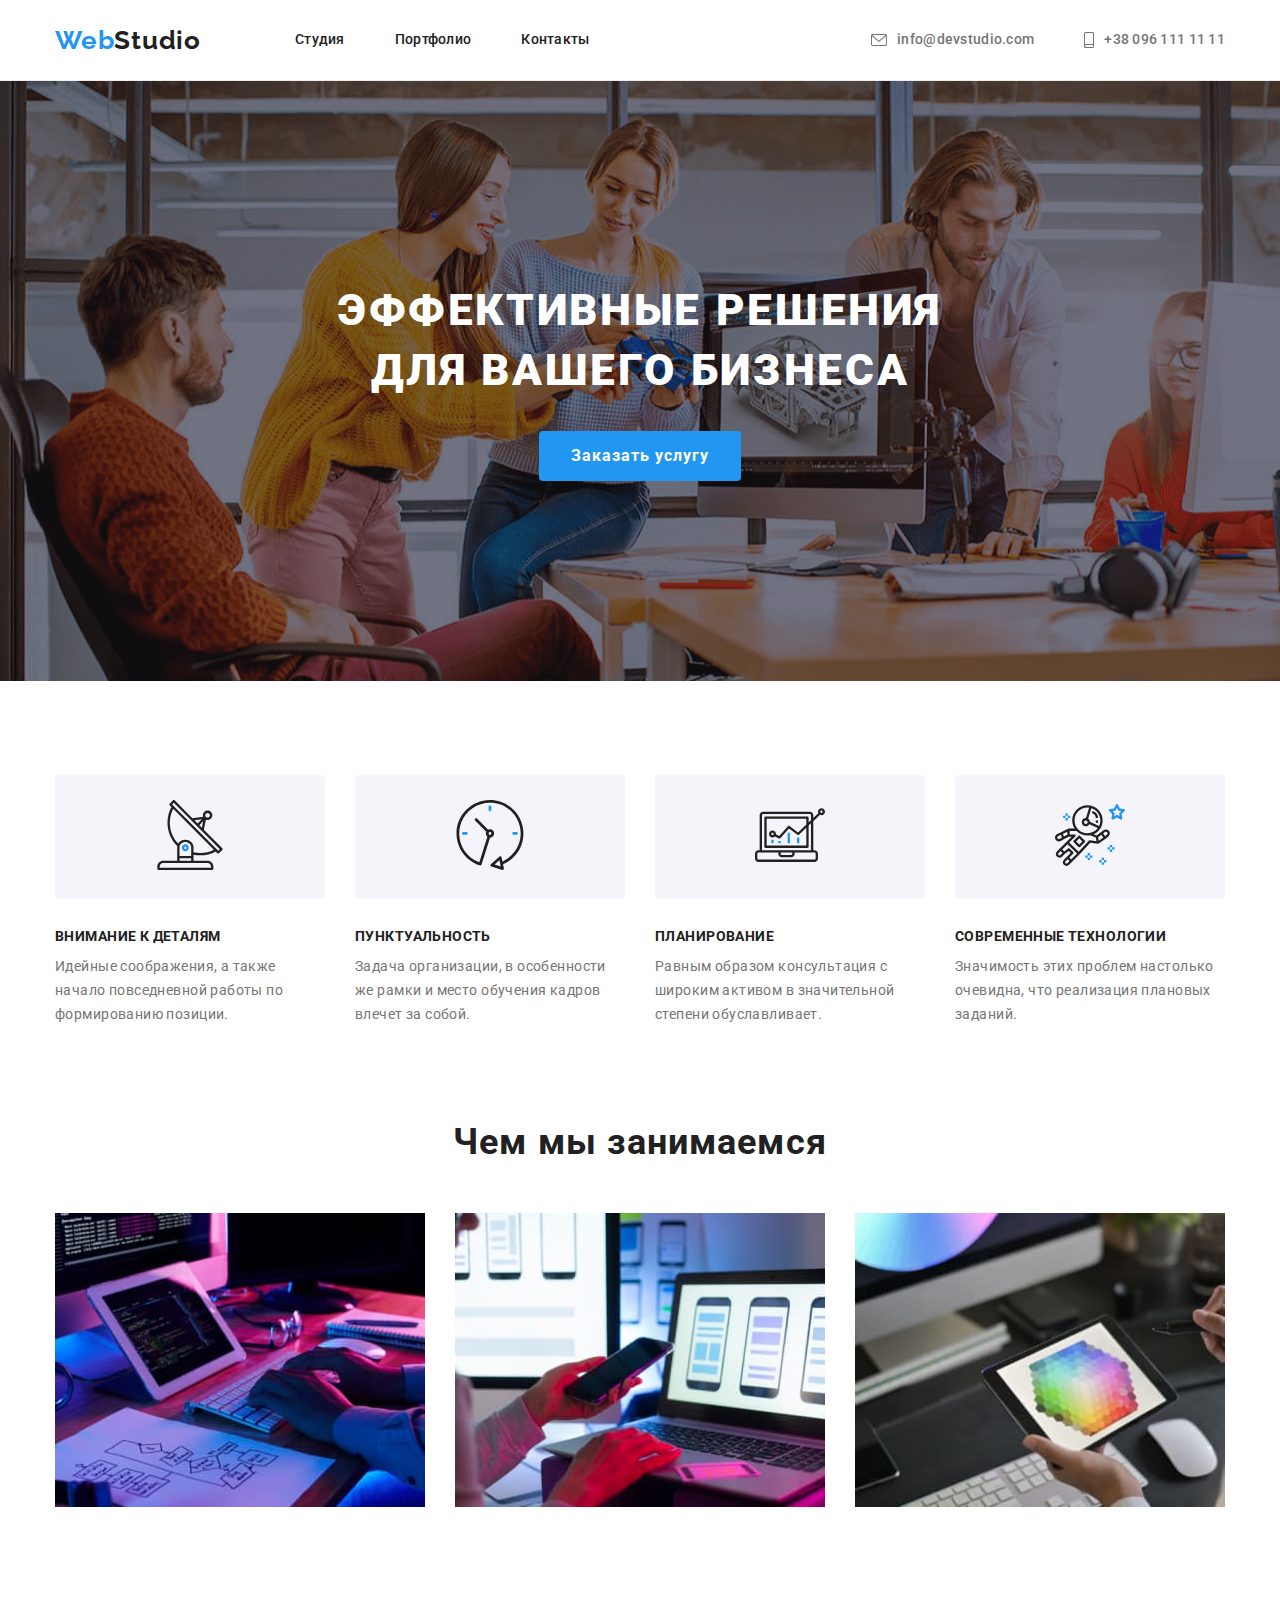
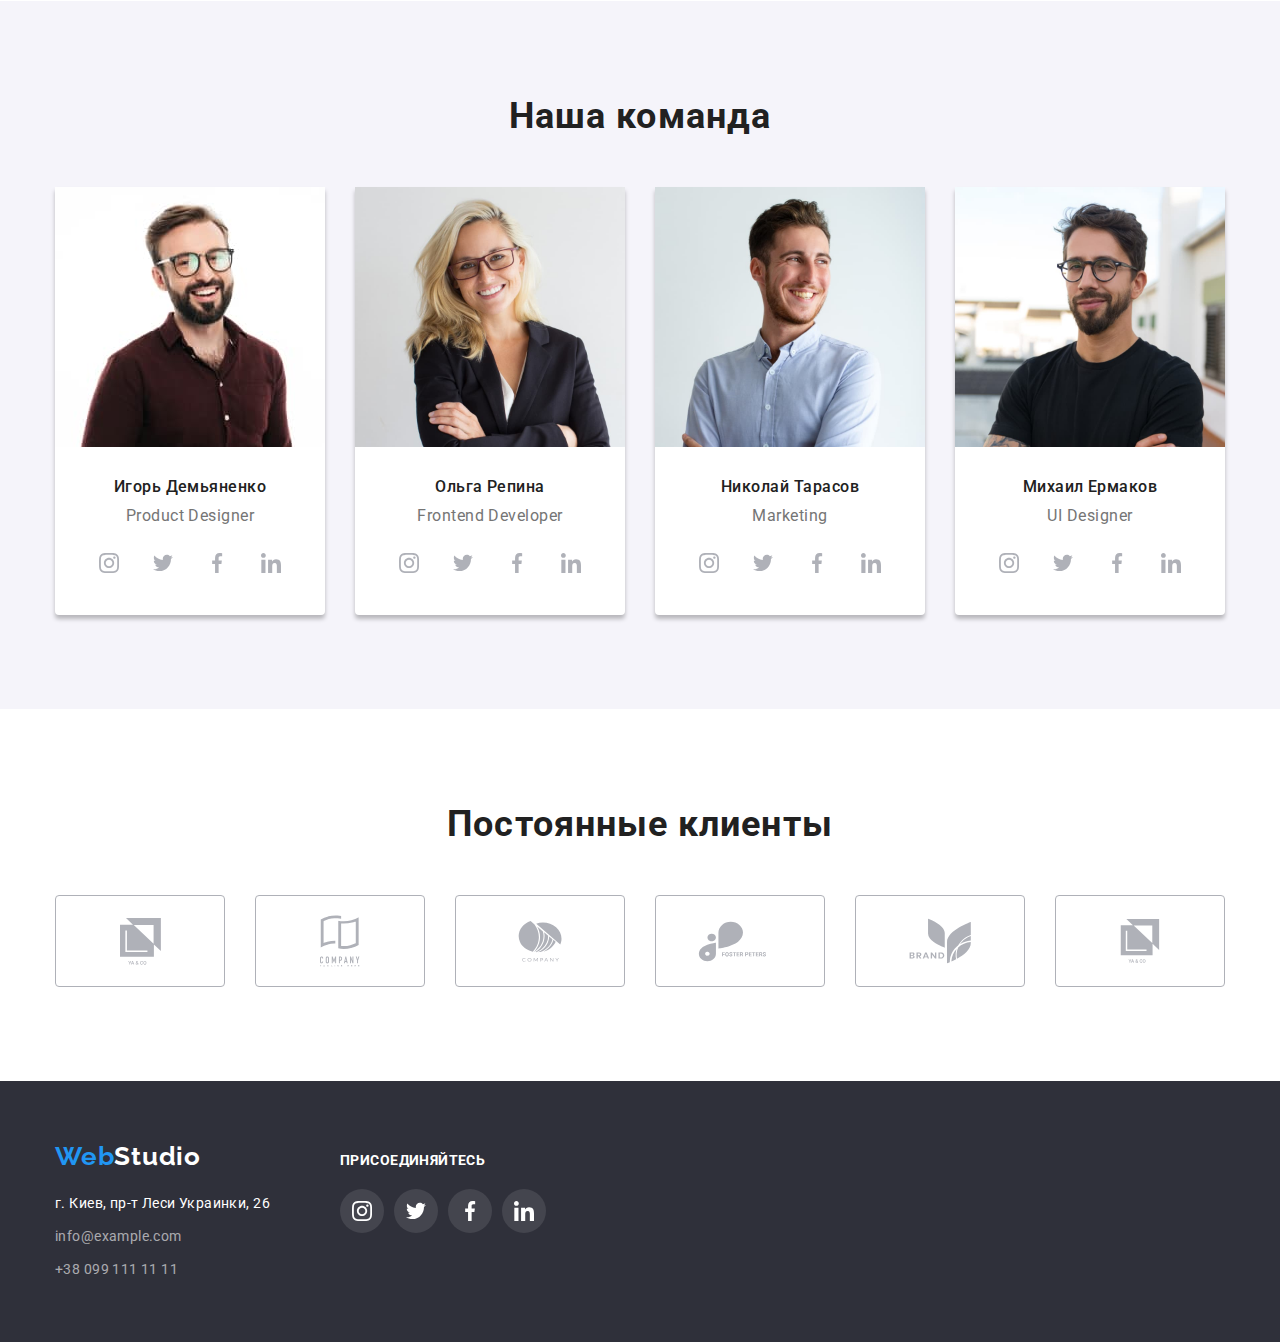
==== index.html @ 1981fbbf "Initial" ====
<!DOCTYPE html>
<html lang="ru">
  <head>
    <meta charset="UTF-8" />
    <meta http-equiv="X-UA-Compatible" content="IE=edge" />
    <meta name="viewport" content="width=device-width, initial-scale=1.0" />
    <link rel="preconnect" href="https://fonts.googleapis.com" />
    <link rel="preconnect" href="https://fonts.gstatic.com" crossorigin />
    <link
      href="https://fonts.googleapis.com/css2?family=Raleway:wght@700&family=Roboto:wght@400;500;700;900&display=swap"
      rel="stylesheet"
    />
    <title>Mainpage</title>
    <link
      rel="stylesheet"
      href="https://cdnjs.cloudflare.com/ajax/libs/modern-normalize/1.0.0/modern-normalize.min.css"
    />
    <link rel="stylesheet" href="./css/styles.css" />
  </head>
  <body>
    <header class="header-page">
      <div class="container">
        <nav class="header-nav">
          <a href="./index.html" class="logo link blacklink" lang="en"
            ><span class="logoletter">Web</span>Studio</a
          >
          <ul class="header-menu list">
            <li class="header-menu-item">
              <a class="link blacklink" href="./index.html">Студия</a>
            </li>
            <li class="header-menu-item">
              <a class="link blacklink" href="./portfolio.html">Портфолио</a>
            </li>
            <li class="header-menu-item">
              <a class="link blacklink" href="">Контакты</a>
            </li>
          </ul>
        </nav>
        <ul class="header-addr list">
          <li class="item">
            <a href="email:info@devstudio.com" class="link-envelope link"
              ><svg class="icon-envelope" width="16" height="12">
                <use href="./images/icons.svg#icon-envelope"></use>
              </svg>
              info@devstudio.com</a
            >
          </li>
          <li class="item">
            <a href="tel:+380961111111" class="link-smartphone link">
              <svg class="icon-smartphone" width="10" height="16">
                <use href="./images/icons.svg#icon-smartphone"></use>
              </svg>
              +38 096 111 11 11</a
            >
          </li>
        </ul>
      </div>
    </header>

    <main>
      <section class="hero">
        <div class="container">
          <h1 class="hero-header">Эффективные решения для вашего бизнеса</h1>
          <button class="hero-button btn" type="button">Заказать услугу</button>
        </div>
      </section>
      <section class="features">
        <h2 class="visually-hidden">Features</h2>
        <div class="container">
          <ul class="features-list list">
            <li class="features-items">
              <div class="features-icon-block">
                <svg class="icon">
                  <use href="./images/icons.svg#icon-antenna"></use>
                </svg>
              </div>
              <h3 class="features-list-header">Внимание к деталям</h3>
              <p class="features-list-text">
                Идейные соображения, а также начало повседневной работы по
                формированию позиции.
              </p>
            </li>
            <li class="features-items">
              <div class="features-icon-block">
                <svg class="icon">
                  <use href="./images/icons.svg#icon-clock"></use>
                </svg>
              </div>
              <h3 class="features-list-header">Пунктуальность</h3>
              <p class="features-list-text">
                Задача организации, в особенности же рамки и место обучения
                кадров влечет за собой.
              </p>
            </li>
            <li class="features-items">
              <div class="features-icon-block">
                <svg class="icon">
                  <use href="./images/icons.svg#icon-diagram"></use>
                </svg>
              </div>
              <h3 class="features-list-header">Планирование</h3>
              <p class="features-list-text">
                Равным образом консультация с широким активом в значительной
                степени обуславливает.
              </p>
            </li>
            <li class="features-items">
              <div class="features-icon-block">
                <svg class="icon">
                  <use href="./images/icons.svg#icon-astronaut"></use>
                </svg>
              </div>
              <h3 class="features-list-header">Современные технологии</h3>
              <p class="features-list-text">
                Значимость этих проблем настолько очевидна, что реализация
                плановых заданий.
              </p>
            </li>
          </ul>
        </div>
      </section>
      <section class="what-we-do">
        <div class="container">
          <h2 class="what-we-do-header">Чем мы занимаемся</h2>
          <ul class="what-we-do-list list">
            <li class="what-we-do-item">
              <img
                src="./images/box1.jpg"
                alt="работа на десктопе"
                width="370"
                height="294"
              />
            </li>
            <li class="what-we-do-item">
              <img
                src="./images/box2.jpg"
                alt="набота над мобильными приложениями"
                width="370"
                height="294"
              />
            </li>
            <li class="what-we-do-item">
              <img
                src="./images/box3.jpg"
                alt="работа над планшетами"
                width="370"
                height="294"
              />
            </li>
          </ul>
        </div>
      </section>
      <section class="team">
        <div class="container">
          <h2 class="team-header">Наша команда</h2>
          <ul class="team-list list">
            <li class="team-item">
              <img
                src="./images/img1.jpg"
                alt="Product designer"
                width="270"
                height="260"
              />
              <div class="team-data">
                <h3 class="team-name">Игорь Демьяненко</h3>
                <p class="team-prof" lang="en">Product Designer</p>

                <ul class="social-icons list">
                  <li class="social-icon-block">
                    <a
                      class="social-icon-link"
                      href=""
                      class="soc-link"
                      target="_blank"
                      noopener
                      noreferrer
                    >
                      <svg class="soc-icon">
                        <use href="./images/icons.svg#icon-instagram"></use>
                      </svg>
                    </a>
                  </li>
                  <li class="social-icon-block">
                    <a
                      class="social-icon-link"
                      href=""
                      class="soc-link"
                      target="_blank"
                      noopener
                      noreferrer
                    >
                      <svg class="soc-icon">
                        <use href="./images/icons.svg#icon-twitter"></use>
                      </svg>
                    </a>
                  </li>
                  <li class="social-icon-block">
                    <a
                      class="social-icon-link"
                      href=""
                      class="soc-link"
                      target="_blank"
                      noopener
                      noreferrer
                    >
                      <svg class="soc-icon">
                        <use href="./images/icons.svg#icon-facebook"></use>
                      </svg>
                    </a>
                  </li>
                  <li class="social-icon-block">
                    <a
                      class="social-icon-link"
                      href=""
                      class="soc-link"
                      target="_blank"
                      noopener
                      noreferrer
                    >
                      <svg class="soc-icon">
                        <use href="./images/icons.svg#icon-linkedin"></use>
                      </svg>
                    </a>
                  </li>
                </ul>
              </div>
            </li>
            <li class="team-item">
              <img
                class="what-we-do-image"
                src="./images/img2.jpg"
                alt="Frontend Developer"
                width="270"
                height="260"
              />
              <div class="team-data">
                <h3 class="team-name">Ольга Репина</h3>
                <p class="team-prof" lang="en">Frontend Developer</p>
                <ul class="social-icons list">
                  <li class="social-icon-block">
                    <a
                      class="social-icon-link"
                      href=""
                      class="soc-link"
                      target="_blank"
                      noopener
                      noreferrer
                    >
                      <svg class="soc-icon">
                        <use href="./images/icons.svg#icon-instagram"></use>
                      </svg>
                    </a>
                  </li>
                  <li class="social-icon-block">
                    <a
                      class="social-icon-link"
                      href=""
                      class="soc-link"
                      target="_blank"
                      noopener
                      noreferrer
                    >
                      <svg class="soc-icon">
                        <use href="./images/icons.svg#icon-twitter"></use>
                      </svg>
                    </a>
                  </li>
                  <li class="social-icon-block">
                    <a
                      class="social-icon-link"
                      href=""
                      class="soc-link"
                      target="_blank"
                      noopener
                      noreferrer
                    >
                      <svg class="soc-icon">
                        <use href="./images/icons.svg#icon-facebook"></use>
                      </svg>
                    </a>
                  </li>
                  <li class="social-icon-block">
                    <a
                      class="social-icon-link"
                      href=""
                      class="soc-link"
                      target="_blank"
                      noopener
                      noreferrer
                    >
                      <svg class="soc-icon">
                        <use href="./images/icons.svg#icon-linkedin"></use>
                      </svg>
                    </a>
                  </li>
                </ul>
              </div>
            </li>
            <li class="team-item">
              <img
                src="./images/img3.jpg"
                alt="Marketing"
                width="270"
                height="260"
              />
              <div class="team-data">
                <h3 class="team-name">Николай Тарасов</h3>
                <p class="team-prof" lang="en">Marketing</p>
                <ul class="social-icons list">
                  <li class="social-icon-block">
                    <a
                      class="social-icon-link"
                      href=""
                      target="_blank"
                      noopener
                      noreferrer
                    >
                      <svg class="soc-icon">
                        <use href="./images/icons.svg#icon-instagram"></use>
                      </svg>
                    </a>
                  </li>
                  <li class="social-icon-block">
                    <a
                      class="social-icon-link"
                      href=""
                      target="_blank"
                      noopener
                      noreferrer
                    >
                      <svg class="soc-icon">
                        <use href="./images/icons.svg#icon-twitter"></use>
                      </svg>
                    </a>
                  </li>
                  <li class="social-icon-block">
                    <a
                      class="social-icon-link"
                      href=""
                      target="_blank"
                      noopener
                      noreferrer
                    >
                      <svg class="soc-icon">
                        <use href="./images/icons.svg#icon-facebook"></use>
                      </svg>
                    </a>
                  </li>
                  <li class="social-icon-block">
                    <a
                      class="social-icon-link"
                      href=""
                      target="_blank"
                      noopener
                      noreferrer
                    >
                      <svg class="soc-icon">
                        <use href="./images/icons.svg#icon-linkedin"></use>
                      </svg>
                    </a>
                  </li>
                </ul>
              </div>
            </li>
            <li class="team-item">
              <img
                src="./images/img4.jpg"
                alt="UI Designer"
                width="270"
                height="260"
              />
              <div class="team-data">
                <h3 class="team-name">Михаил Ермаков</h3>
                <p class="team-prof" lang="en">UI Designer</p>
                <ul class="social-icons list">
                  <li class="social-icon-block">
                    <a
                      class="social-icon-link"
                      href=""
                      target="_blank"
                      noopener
                      noreferrer
                    >
                      <svg class="soc-icon">
                        <use href="./images/icons.svg#icon-instagram"></use>
                      </svg>
                    </a>
                  </li>
                  <li class="social-icon-block">
                    <a
                      class="social-icon-link"
                      href=""
                      target="_blank"
                      noopener
                      noreferrer
                    >
                      <svg class="soc-icon">
                        <use href="./images/icons.svg#icon-twitter"></use>
                      </svg>
                    </a>
                  </li>
                  <li class="social-icon-block">
                    <a
                      class="social-icon-link"
                      href=""
                      target="_blank"
                      noopener
                      noreferrer
                    >
                      <svg class="soc-icon">
                        <use href="./images/icons.svg#icon-facebook"></use>
                      </svg>
                    </a>
                  </li>
                  <li class="social-icon-block">
                    <a
                      class="social-icon-link"
                      href=""
                      class="soc-link"
                      target="_blank"
                      noopener
                      noreferrer
                    >
                      <svg class="soc-icon">
                        <use href="./images/icons.svg#icon-linkedin"></use>
                      </svg>
                    </a>
                  </li>
                </ul>
              </div>
            </li>
          </ul>
        </div>
      </section>

      <section class="clients">
        <div class="container">
          <h2 class="clients-header">Постоянные клиенты</h2>
          <ul class="clients-list list">
            <li class="client-item">
              <a
                href=""
                class="client-link"
                target="_blank"
                noopener
                noreferrer
              >
                <svg class="client-icon" width="41" height="47">
                  <use href="./images/icons.svg#icon-group-1"></use>
                </svg>
              </a>
            </li>
            <li class="client-item">
              <a
                href=""
                class="client-link"
                target="_blank"
                noopener
                noreferrer
              >
                <svg class="client-icon" width="40" height="52">
                  <use href="./images/icons.svg#icon-group-2"></use>
                </svg>
              </a>
            </li>
            <li class="client-item">
              <a
                href=""
                class="client-link"
                target="_blank"
                noopener
                noreferrer
              >
                <svg class="client-icon" width="44" height="42">
                  <use href="./images/icons.svg#icon-group-3"></use>
                </svg>
              </a>
            </li>
            <li class="client-item">
              <a
                href=""
                class="client-link"
                target="_blank"
                noopener
                noreferrer
              >
                <svg class="client-icon" width="85" height="41">
                  <use href="./images/icons.svg#icon-group-4"></use>
                </svg>
              </a>
            </li>
            <li class="client-item">
              <a
                href=""
                class="client-link"
                target="_blank"
                noopener
                noreferrer
              >
                <svg class="client-icon" width="63" height="46">
                  <use href="./images/icons.svg#icon-group-5"></use>
                </svg>
              </a>
            </li>
            <li class="client-item">
              <a
                href=""
                class="client-link"
                target="_blank"
                noopener
                noreferrer
              >
                <svg class="client-icon" width="94" height="44">
                  <use href="./images/icons.svg#icon-group-1"></use>
                </svg>
              </a>
            </li>
          </ul>
        </div>
      </section>
    </main>

    <footer class="footer">
      <div class="container">
        <div class="address-block">
          <a href="" lang="en" class="logo link footerlogo"
            ><span class="logoletter">Web</span>Studio
          </a>
          <address class="address">
            <ul class="footer-list list">
              <li class="footer-item">
                <a
                  href="https://www.google.com/maps/d/viewer?msa=0&mid=10uSM3H-mIU3GznYo2szRIEphczw&ll=50.427407309700655%2C30.538310300981728&z=18"
                  class="link footer-addressletter"
                  target="_blank"
                  noopener
                  noreferrer
                  >г. Киев, пр-т Леси Украинки, 26</a
                >
              </li>
              <li class="footer-item">
                <a href="mailto:info@example.com" class="link footer-tel"
                  >info@example.com</a
                >
              </li>
              <li class="footer-item">
                <a href="tel:+380991111111" class="link footer-tel"
                  >+38 099 111 11 11</a
                >
              </li>
            </ul>
          </address>
        </div>
        <div class="social-block">
          <p>присоединяйтесь</p>
          <ul class="f-social-icons list">
            <li class="f-social-icon-block">
              <a href="" class="soc-link" target="_blank" noopener noreferrer>
                <svg class="f-soc-icon">
                  <use href="./images/icons.svg#icon-instagram"></use>
                </svg>
              </a>
            </li>
            <li class="f-social-icon-block">
              <a href="" class="soc-link" target="_blank" noopener noreferrer>
                <svg class="f-soc-icon">
                  <use href="./images/icons.svg#icon-twitter"></use>
                </svg>
              </a>
            </li>
            <li class="f-social-icon-block">
              <a href="" class="soc-link" target="_blank" noopener noreferrer>
                <svg class="f-soc-icon">
                  <use href="./images/icons.svg#icon-facebook"></use>
                </svg>
              </a>
            </li>
            <li class="f-social-icon-block">
              <a href="" class="soc-link" target="_blank" noopener noreferrer>
                <svg class="f-soc-icon">
                  <use href="./images/icons.svg#icon-linkedin"></use>
                </svg>
              </a>
            </li>
          </ul>
        </div>
      </div>
    </footer>
  </body>
</html>
---- css/styles.css ----
:root {
  --maintext-color: #212121;
  --activebutton-textcolor: #ffffff;
  --active-color: #2196f3;
}

body {
  font-family: "Roboto", sans-serif;
  color: #757575;
}
p,
h1,
h2,
h3,
h4,
h5,
h6 {
  margin: 0;
}
.visually-hidden {
  position: absolute;
  width: 1px;
  height: 1px;
  margin: -1px;
  padding: 0;
  overflow: hidden;
  border: 0;
  clip: rect(0 0 0 0);
}
.list {
  list-style: none;
  margin: 0;
  padding: 0;
}

.link {
  color: #757575;
  text-decoration: none;
}

.link:hover,
.link:focus {
  color: var(--active-color);
}

/* ------------INDEX--------------- */
.container {
  width: 1200px;
  padding: 0 15px;
  margin: 0 auto;
}
.header-page {
  border-bottom: 1px solid #ececec;

  font-weight: 500;
  font-size: 14px;
  line-height: 1.14;
  letter-spacing: 0.02em;
}
.header-page .container {
  display: flex;
  flex-basis: auto;
  align-items: center;
}

.logo {
  font-family: "Raleway", sans-serif;
  font-weight: bold;
  font-size: 26px;
  line-height: 1.19;
  letter-spacing: 0.03em;

  color: black;
}
.logoletter {
  color: var(--active-color);
}

.header-nav {
  display: flex;
  align-items: center;
}
.header-menu {
  display: flex;
  margin-left: 94px;
}
.header-menu-item:not(:last-child) {
  margin-right: 50px;
}

.header-menu-item .link {
  padding-top: 32px;
  padding-bottom: 32px;
}
.header-addr {
  display: flex;
  margin-left: auto;
}
.header-addr .link {
  display: flex;
  padding-top: 32px;
  padding-bottom: 32px;
  align-items: center;
}
.item + .item {
  margin-left: 50px;
}

.blacklink {
  color: var(--maintext-color);
}
.icon-envelope,
.icon-smartphone {
  fill: #757575;
  margin-right: 10px;
}

.link-envelope:hover .icon-envelope,
.link-envelope:focus .icon-envelope {
  fill: var(--active-color);
}
.link-smartphone:hover .icon-smartphone,
.link-smartphone:focus .icon-smartphone {
  fill: var(--active-color);
}

.hero {
  max-width: 1600px;
  padding-top: 200px;
  padding-bottom: 200px;
  margin: auto;
  background-color: #c4c4c4;
  background-image: linear-gradient(to right, #2f303a40, #2f303a40),
    url(../images/backgroung-Img.png);
}

.hero-header {
  width: 696px;
  margin: 0 auto;
  text-align: center;

  font-weight: 900;
  font-size: 44px;
  line-height: 1.36;
  letter-spacing: 0.06em;
  text-transform: uppercase;

  color: #ffffff;
}
.hero-button {
  display: block;
  margin: 30px auto 0;
  padding: 10px 32px;

  border-radius: 4px;
  border-style: none;

  font-weight: bold;
  font-size: 16px;
  line-height: 1.87;
  letter-spacing: 0.06em;

  color: #ffffff;
  background: var(--active-color);
}
.btn {
  cursor: pointer;
}
.features {
  padding-top: 94px;
  padding-bottom: 94px;
}
.features-list {
  display: flex;
}
.features-items {
  width: 270px;
}
.features-items:not(:last-child) {
  margin-right: 30px;
}

.features-list-header {
  margin-bottom: 10px;
  font-weight: bold;
  font-size: 14px;
  line-height: 1.14;
  letter-spacing: 0.03em;
  text-transform: uppercase;

  color: var(--maintext-color);
}
.features-list-text {
  padding-right: 10px;

  font-size: 14px;
  line-height: 1.71;
  letter-spacing: 0.03em;
}
.features-icon-block {
  padding: 25px 100px;
  margin-bottom: 30px;
  background-color: #f5f4fa;
  border-radius: 4px;
}
.features-items .icon {
  height: 70px;
  width: 70px;
}

.what-we-do-header {
  text-align: center;
  margin-bottom: 50px;

  font-weight: bold;
  font-size: 36px;
  line-height: 1.17;
  letter-spacing: 0.03em;

  color: var(--maintext-color);
}
.what-we-do {
  padding-bottom: 94px;
}
img {
  display: block;
}

.what-we-do-list {
  display: flex;
}

.what-we-do-item:not(:last-child) {
  margin-right: 30px;
}
.team {
  padding-top: 94px;
  padding-bottom: 94px;
  background-color: #f5f4fa;
}

.team-header {
  text-align: center;
  margin-bottom: 50px;

  font-weight: bold;
  font-size: 36px;
  line-height: 1.17;
  letter-spacing: 0.03em;

  color: var(--maintext-color);
}
.team-list {
  display: flex;
}
.team-item:not(:last-child) {
  margin-right: 30px;
}
.team-item {
  background-color: #ffffff;
  border-color: #afb1b8;
  box-shadow: 0 4px 4px rgba(0, 0, 0, 0.25);
  border-radius: 0 0 4px 4px;
}
.team-data {
  padding: 30px 32px;
  text-align: center;
}
.team-name {
  margin-bottom: 10px;

  font-weight: 500;
  font-size: 16px;
  line-height: 1.19;
  letter-spacing: 0.03em;

  color: var(--maintext-color);
}
.team-prof {
  margin-bottom: 16px;
  font-size: 16px;
  line-height: 1.19;
  letter-spacing: 0.03em;
}
.social-icons {
  display: flex;
  justify-content: center;
}
.social-icon-block {
  height: 44px;
  width: 44px;
}
.social-icon-block:not(:last-child) {
  margin-right: 10px;
}
.social-icon-link {
  width: 100%;
  height: 100%;
  display: flex;
  justify-content: center;
  align-items: center;
}
.soc-icon {
  height: 20px;
  width: 20px;
  fill: #afb1b8;
}
.social-icon-link:hover,
.social-icon-link:focus {
  background-color: var(--active-color);
  border-radius: 50%;
}
.social-icon-link:hover .soc-icon,
.social-icon-link:focus .soc-icon {
  fill: var(--activebutton-textcolor);
}
.clients {
  padding: 94px 0;
}

.clients-header {
  text-align: center;
  margin-bottom: 50px;

  font-weight: bold;
  font-size: 36px;
  line-height: 1.17;
  letter-spacing: 0.03em;

  color: var(--maintext-color);
}
.clients-list {
  display: flex;
  margin: 0;
}
.client-item {
  width: 170px;
  height: 92px;
  justify-content: center;
}
.client-item:not(:last-child) {
  margin-right: 30px;
}
.client-link {
  width: 100%;
  height: 100%;
  display: flex;
  align-items: center;
  justify-content: center;
  border: 1px solid #afb1b8;
  border-radius: 4px;
}
.client-icon {
  fill: #afb1b8;
}
.client-link:hover,
.client-link:focus {
  border-color: var(--active-color);
}
.client-link:hover .client-icon,
.client-link:focus .client-icon {
  fill: var(--active-color);
}

/* ---------------- FOOTER ------------ */
.footer {
  margin: 0 auto;
  background-color: rgba(47, 48, 58, 1);
  padding-top: 60px;
  padding-bottom: 60px;
}
.footer .container {
  display: flex;
}
.footerlogo {
  color: #ffffff;
}
.footer-addressletter {
  font-size: 14px;
  line-height: 1.71;
  letter-spacing: 0.03em;
  font-style: normal;
  color: #ffffff;
}
.footer-tel {
  font-size: 14px;
  line-height: 1.71;
  letter-spacing: 0.03em;
  font-style: normal;
  color: rgba(255, 255, 255, 0.6);
}

.footer-list {
  margin-top: 20px;
}
.footer-item:not(:last-child) {
  margin-bottom: 9px;
}
.address-block {
  margin-right: 70px;
}
.social-block {
  margin-top: 12px;
  margin-bottom: 40px;
}
.social-block p {
  margin-bottom: 20px;

  color: #ffffff;

  font-weight: bold;
  font-size: 14px;
  line-height: 1.14;
  letter-spacing: 0.03em;
  text-transform: uppercase;
}
.f-social-icons {
  display: flex;
  margin-top: 20px;
}
.f-social-icon-block {
  height: 44px;
  width: 44px;
}
.f-social-icon-block:not(:last-child) {
  margin-right: 10px;
}
.f-soc-icon {
  width: 20px;
  height: 20px;
  fill: var(--activebutton-textcolor);
}
.soc-link:hover,
.soc-link:focus {
  background-color: var(--active-color);
  border-radius: 50%;
}

.soc-link {
  width: 100%;
  height: 100%;
  display: flex;
  justify-content: center;
  align-items: center;
  background-color: rgba(255, 255, 255, 0.1);
  border-radius: 50%;
}

/* ------------portfolio-------------*/

.filter-button:hover,
.filter-button:focus {
  color: var(--activebutton-textcolor);
  background-color: #2196f3;
  box-shadow: 0px 4px 4px rgba(0, 0, 0, 0.25);
}
.filter {
  padding-top: 94px;
  padding-bottom: 94px;
}
.filter-button {
  background-color: #f5f4fa;
  border-style: none;
  border-radius: 4px;
  padding: 6px 22px;

  font-family: Roboto;
  font-weight: 500;
  font-size: 16px;
  line-height: 1.62;
  text-align: center;
  letter-spacing: 0.03em;

  color: var(--maintext-color);
}

.filter-list {
  display: flex;
  justify-content: center;
  margin-bottom: 50px;
}
.filter-item:not(:last-child) {
  margin-right: 8px;
}

.gallery-list {
  display: flex;
  flex-wrap: wrap;
}
.gallery-item:not(:nth-child(3n)) {
  margin-right: 30px;
}
.gallery-item:not(:nth-last-child(-n + 3)) {
  margin-bottom: 30px;
}
.gallery-item:hover,
.gallery-item:focus {
  box-shadow: 0px 4px 4px rgba(0, 0, 0, 0.25);
}
.gallery-data {
  padding: 20px 24px;
  border: 1px solid #eeeeee;
}
.gallery-header {
  margin-bottom: 4px;

  font-weight: bold;
  font-size: 18px;
  line-height: 2;
  letter-spacing: 0.06em;

  color: var(--maintext-color);
}
.gallery-type {
  font-size: 16px;
  line-height: 1.88;
  letter-spacing: 0.03em;

  color: #757575;
}
.g-link {
  text-decoration: none;
}
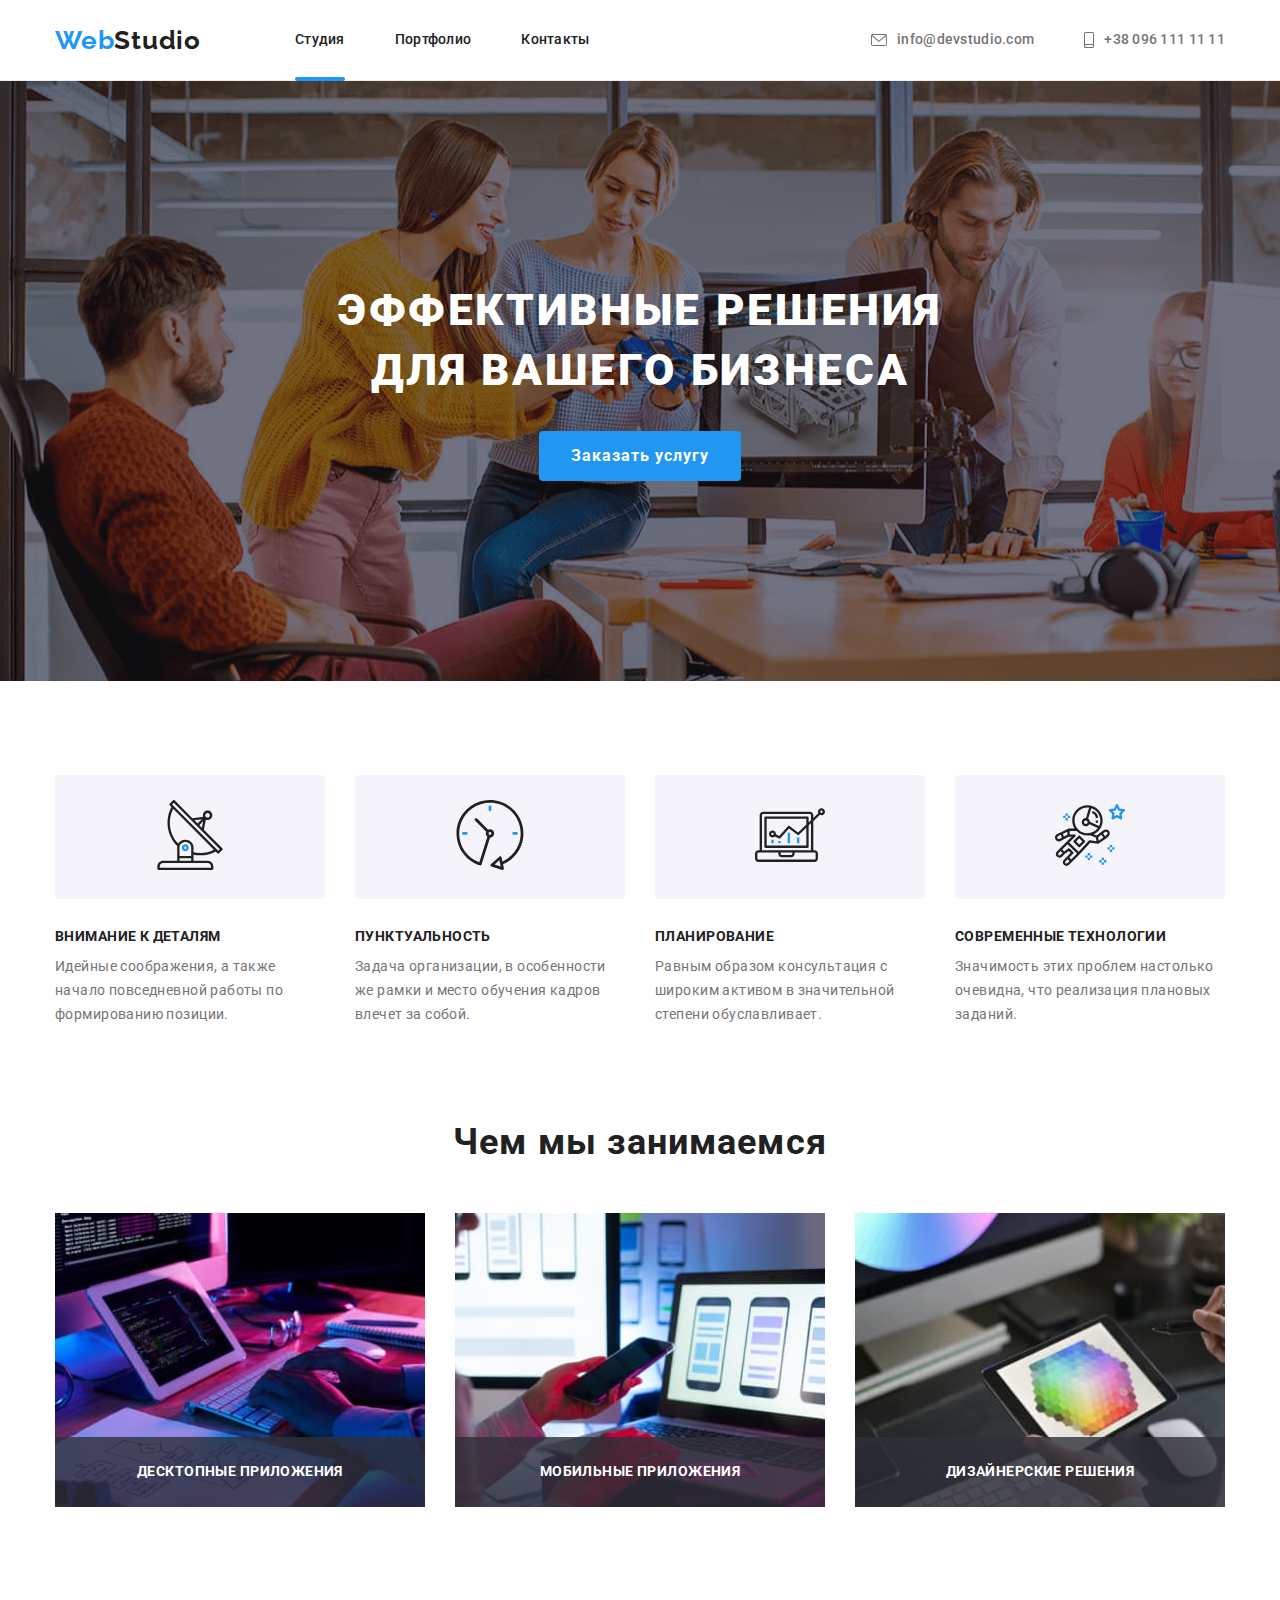
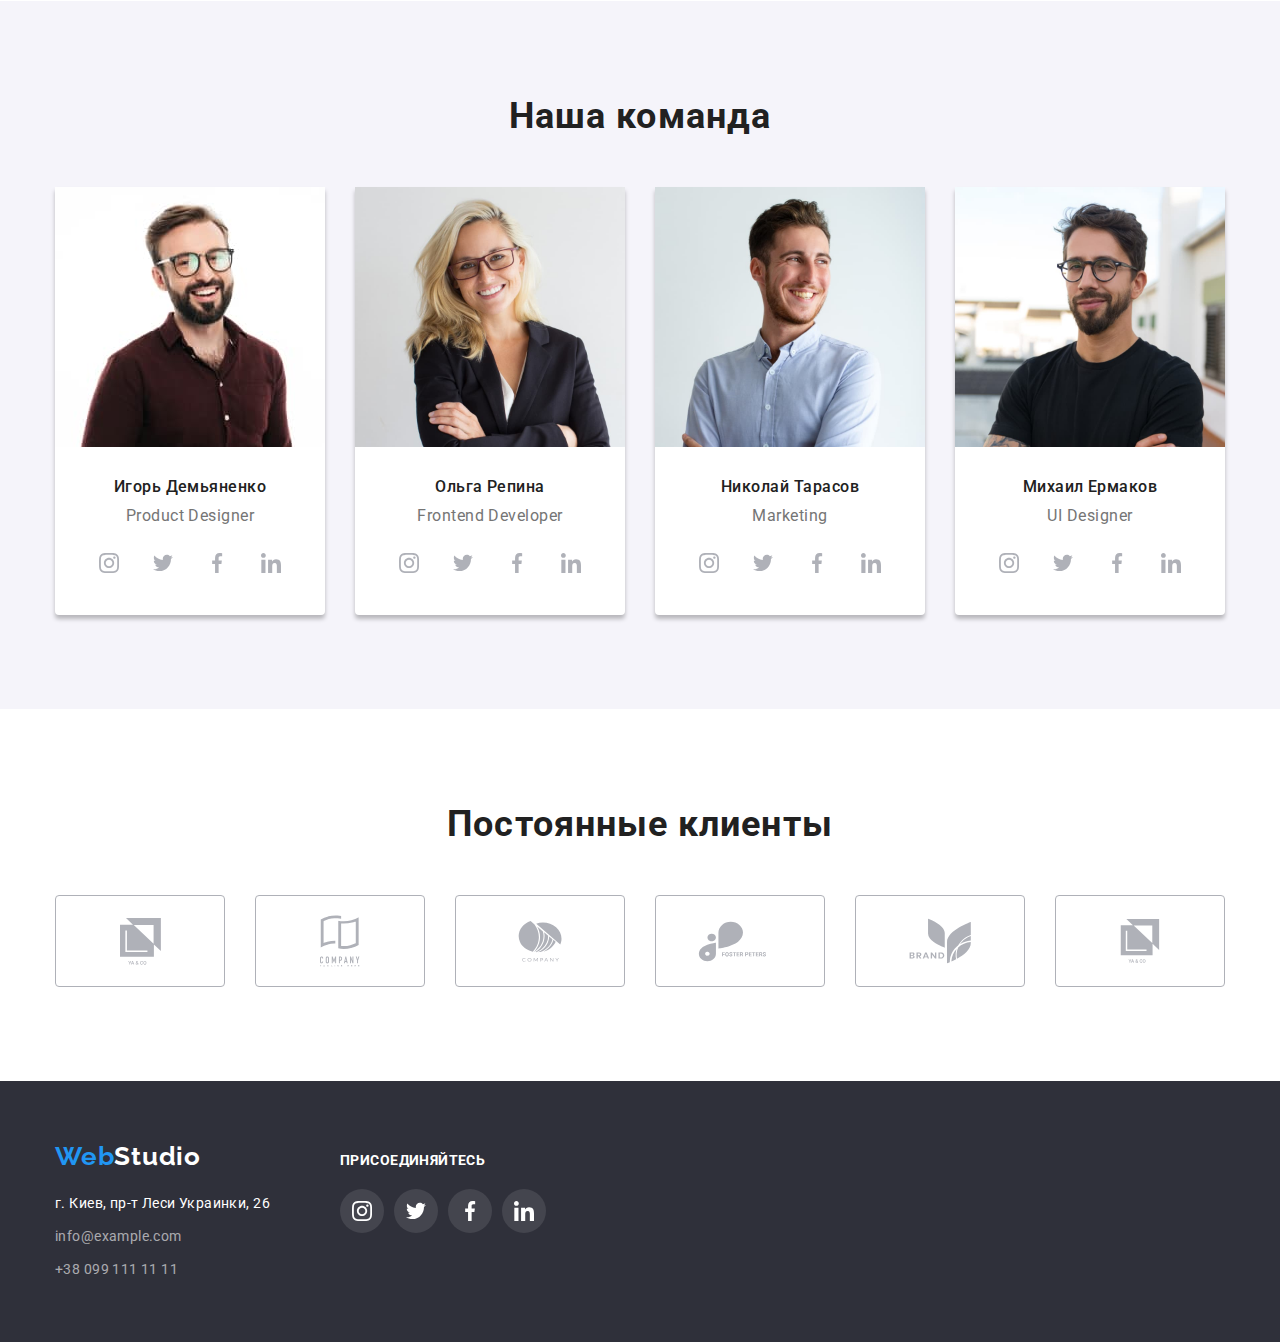
==== commit 0d645dbc: "Mod-2" ====
--- a/index.html
+++ b/index.html
@@ -21,18 +21,18 @@
     <header class="header-page">
       <div class="container">
         <nav class="header-nav">
-          <a href="./index.html" class="logo link blacklink" lang="en"
+          <a href="./index.html" class="logo link" lang="en"
             ><span class="logoletter">Web</span>Studio</a
           >
           <ul class="header-menu list">
             <li class="header-menu-item">
-              <a class="link blacklink" href="./index.html">Студия</a>
+              <a class="link current" href="./index.html">Студия</a>
             </li>
             <li class="header-menu-item">
-              <a class="link blacklink" href="./portfolio.html">Портфолио</a>
+              <a class="link" href="./portfolio.html">Портфолио</a>
             </li>
             <li class="header-menu-item">
-              <a class="link blacklink" href="">Контакты</a>
+              <a class="link" href="">Контакты</a>
             </li>
           </ul>
         </nav>
@@ -130,6 +130,7 @@
                 width="370"
                 height="294"
               />
+              <p>Десктопные приложения</p>
             </li>
             <li class="what-we-do-item">
               <img
@@ -138,6 +139,7 @@
                 width="370"
                 height="294"
               />
+              <p>Мобильные приложения</p>
             </li>
             <li class="what-we-do-item">
               <img
@@ -146,6 +148,7 @@
                 width="370"
                 height="294"
               />
+              <p>Дизайнерские решения</p>
             </li>
           </ul>
         </div>
@@ -168,7 +171,6 @@
                 <ul class="social-icons list">
                   <li class="social-icon-block">
                     <a
-                      class="social-icon-link"
                       href=""
                       class="soc-link"
                       target="_blank"
@@ -182,7 +184,6 @@
                   </li>
                   <li class="social-icon-block">
                     <a
-                      class="social-icon-link"
                       href=""
                       class="soc-link"
                       target="_blank"
@@ -196,7 +197,6 @@
                   </li>
                   <li class="social-icon-block">
                     <a
-                      class="social-icon-link"
                       href=""
                       class="soc-link"
                       target="_blank"
@@ -210,7 +210,6 @@
                   </li>
                   <li class="social-icon-block">
                     <a
-                      class="social-icon-link"
                       href=""
                       class="soc-link"
                       target="_blank"
@@ -239,7 +238,6 @@
                 <ul class="social-icons list">
                   <li class="social-icon-block">
                     <a
-                      class="social-icon-link"
                       href=""
                       class="soc-link"
                       target="_blank"
@@ -253,9 +251,8 @@
                   </li>
                   <li class="social-icon-block">
                     <a
-                      class="social-icon-link"
-                      href=""
-                      class="soc-link"
+                      class="soc-link"
+                      href=""
                       target="_blank"
                       noopener
                       noreferrer
@@ -267,9 +264,8 @@
                   </li>
                   <li class="social-icon-block">
                     <a
-                      class="social-icon-link"
-                      href=""
-                      class="soc-link"
+                      class="soc-link"
+                      href=""
                       target="_blank"
                       noopener
                       noreferrer
@@ -281,9 +277,8 @@
                   </li>
                   <li class="social-icon-block">
                     <a
-                      class="social-icon-link"
-                      href=""
-                      class="soc-link"
+                      class="soc-link"
+                      href=""
                       target="_blank"
                       noopener
                       noreferrer
@@ -309,7 +304,7 @@
                 <ul class="social-icons list">
                   <li class="social-icon-block">
                     <a
-                      class="social-icon-link"
+                      class="soc-link"
                       href=""
                       target="_blank"
                       noopener
@@ -322,7 +317,7 @@
                   </li>
                   <li class="social-icon-block">
                     <a
-                      class="social-icon-link"
+                      class="soc-link"
                       href=""
                       target="_blank"
                       noopener
@@ -335,7 +330,7 @@
                   </li>
                   <li class="social-icon-block">
                     <a
-                      class="social-icon-link"
+                      class="soc-link"
                       href=""
                       target="_blank"
                       noopener
@@ -348,7 +343,7 @@
                   </li>
                   <li class="social-icon-block">
                     <a
-                      class="social-icon-link"
+                      class="soc-link"
                       href=""
                       target="_blank"
                       noopener
@@ -375,7 +370,7 @@
                 <ul class="social-icons list">
                   <li class="social-icon-block">
                     <a
-                      class="social-icon-link"
+                      class="soc-link"
                       href=""
                       target="_blank"
                       noopener
@@ -388,7 +383,7 @@
                   </li>
                   <li class="social-icon-block">
                     <a
-                      class="social-icon-link"
+                      class="soc-link"
                       href=""
                       target="_blank"
                       noopener
@@ -401,7 +396,7 @@
                   </li>
                   <li class="social-icon-block">
                     <a
-                      class="social-icon-link"
+                      class="soc-link"
                       href=""
                       target="_blank"
                       noopener
@@ -414,9 +409,8 @@
                   </li>
                   <li class="social-icon-block">
                     <a
-                      class="social-icon-link"
-                      href=""
-                      class="soc-link"
+                      class="soc-link"
+                      href=""
                       target="_blank"
                       noopener
                       noreferrer
--- a/css/styles.css
+++ b/css/styles.css
@@ -2,6 +2,8 @@
   --maintext-color: #212121;
   --activebutton-textcolor: #ffffff;
   --active-color: #2196f3;
+  --time-anim: 250ms;
+  --trform-style: cubic-bezier(0.4, 0, 0.2, 1);
 }
 
 body {
@@ -36,6 +38,11 @@
 .link {
   color: #757575;
   text-decoration: none;
+  transition: color var(--time-anim) var(--trform-style);
+}
+.header-menu-item .link,
+.header-nav .logo {
+  color: var(--maintext-color);
 }
 
 .link:hover,
@@ -87,11 +94,23 @@
 .header-menu-item:not(:last-child) {
   margin-right: 50px;
 }
-
+.header-menu-item {
+  position: relative;
+}
 .header-menu-item .link {
   padding-top: 32px;
   padding-bottom: 32px;
 }
+.link.current::after {
+  content: "";
+  position: absolute;
+  width: 100%;
+  height: 4px;
+  border-radius: 4px;
+  background-color: var(--active-color);
+  bottom: -33px;
+  left: 0;
+}
 .header-addr {
   display: flex;
   margin-left: auto;
@@ -106,9 +125,6 @@
   margin-left: 50px;
 }
 
-.blacklink {
-  color: var(--maintext-color);
-}
 .icon-envelope,
 .icon-smartphone {
   fill: #757575;
@@ -207,7 +223,9 @@
   height: 70px;
   width: 70px;
 }
-
+img {
+  display: block;
+}
 .what-we-do-header {
   text-align: center;
   margin-bottom: 50px;
@@ -222,14 +240,31 @@
 .what-we-do {
   padding-bottom: 94px;
 }
-img {
-  display: block;
-}
-
 .what-we-do-list {
   display: flex;
 }
-
+.what-we-do-item {
+  position: relative;
+}
+.what-we-do-item p {
+  position: absolute;
+  bottom: 0;
+  width: 100%;
+  height: 70px;
+
+  display: flex;
+  justify-content: center;
+  align-items: center;
+
+  color: var(--activebutton-textcolor);
+  background-color: rgba(47, 48, 58, 0.8);
+
+  text-transform: uppercase;
+  font-weight: bold;
+  font-size: 14px;
+  line-height: 1.16px;
+  letter-spacing: 0.03em;
+}
 .what-we-do-item:not(:last-child) {
   margin-right: 30px;
 }
@@ -293,31 +328,36 @@
 .social-icon-block:not(:last-child) {
   margin-right: 10px;
 }
-.social-icon-link {
-  width: 100%;
-  height: 100%;
-  display: flex;
-  justify-content: center;
-  align-items: center;
-}
 .soc-icon {
   height: 20px;
   width: 20px;
   fill: #afb1b8;
 }
-.social-icon-link:hover,
-.social-icon-link:focus {
+.soc-link {
+  width: 100%;
+  height: 100%;
+  display: flex;
+  justify-content: center;
+  align-items: center;
+  background-color: rgba(255, 255, 255, 0.1);
+  border-radius: 50%;
+  transition: background-color var(--time-anim) var(--trform-style),
+    fill var(--time-anim) var(--trform-style);
+}
+.soc-link:hover,
+.soc-link:focus {
   background-color: var(--active-color);
   border-radius: 50%;
 }
-.social-icon-link:hover .soc-icon,
-.social-icon-link:focus .soc-icon {
+.soc-link:hover .soc-icon,
+.soc-link:focus .soc-icon {
   fill: var(--activebutton-textcolor);
 }
+/* -------- Клиенты ------- */
+
 .clients {
   padding: 94px 0;
 }
-
 .clients-header {
   text-align: center;
   margin-bottom: 50px;
@@ -349,9 +389,11 @@
   justify-content: center;
   border: 1px solid #afb1b8;
   border-radius: 4px;
+  transition: border-color var(--time-anim) var(--trform-style);
 }
 .client-icon {
   fill: #afb1b8;
+  transition: fill 250ms;
 }
 .client-link:hover,
 .client-link:focus {
@@ -430,21 +472,6 @@
   height: 20px;
   fill: var(--activebutton-textcolor);
 }
-.soc-link:hover,
-.soc-link:focus {
-  background-color: var(--active-color);
-  border-radius: 50%;
-}
-
-.soc-link {
-  width: 100%;
-  height: 100%;
-  display: flex;
-  justify-content: center;
-  align-items: center;
-  background-color: rgba(255, 255, 255, 0.1);
-  border-radius: 50%;
-}
 
 /* ------------portfolio-------------*/
 
@@ -459,19 +486,22 @@
   padding-bottom: 94px;
 }
 .filter-button {
+  padding: 6px 22px;
+
+  color: var(--maintext-color);
   background-color: #f5f4fa;
   border-style: none;
   border-radius: 4px;
-  padding: 6px 22px;
-
-  font-family: Roboto;
+
   font-weight: 500;
   font-size: 16px;
   line-height: 1.62;
   text-align: center;
   letter-spacing: 0.03em;
 
-  color: var(--maintext-color);
+  transition: color var(--time-anim) var(--trform-style),
+    background-color var(--time-anim) var(--trform-style),
+    box-shadow var(--time-anim) var(--trform-style);
 }
 
 .filter-list {
@@ -497,6 +527,10 @@
 .gallery-item:focus {
   box-shadow: 0px 4px 4px rgba(0, 0, 0, 0.25);
 }
+.gallery-item:hover,
+.gallery-item:focus .over-text {
+}
+
 .gallery-data {
   padding: 20px 24px;
   border: 1px solid #eeeeee;
@@ -521,3 +555,33 @@
 .g-link {
   text-decoration: none;
 }
+.overlay:focus .over-text {
+  transform: translateY(-294px);
+}
+.overlay {
+  position: relative;
+  overflow: hidden;
+}
+
+.over-text {
+  width: 370px;
+  height: 294px;
+  padding: 24px;
+  display: flex;
+  align-items: center;
+  justify-content: center;
+
+  color: var(--activebutton-textcolor);
+  background-color: rgba(33, 150, 243, 0.9);
+
+  font-size: 18px;
+  line-height: 1.56;
+  letter-spacing: 0.03em;
+
+  position: absolute;
+  top: 0;
+  left: 0;
+  overflow: auto;
+  transform: translateY(294px);
+  transition: transform 1s linear;
+}
